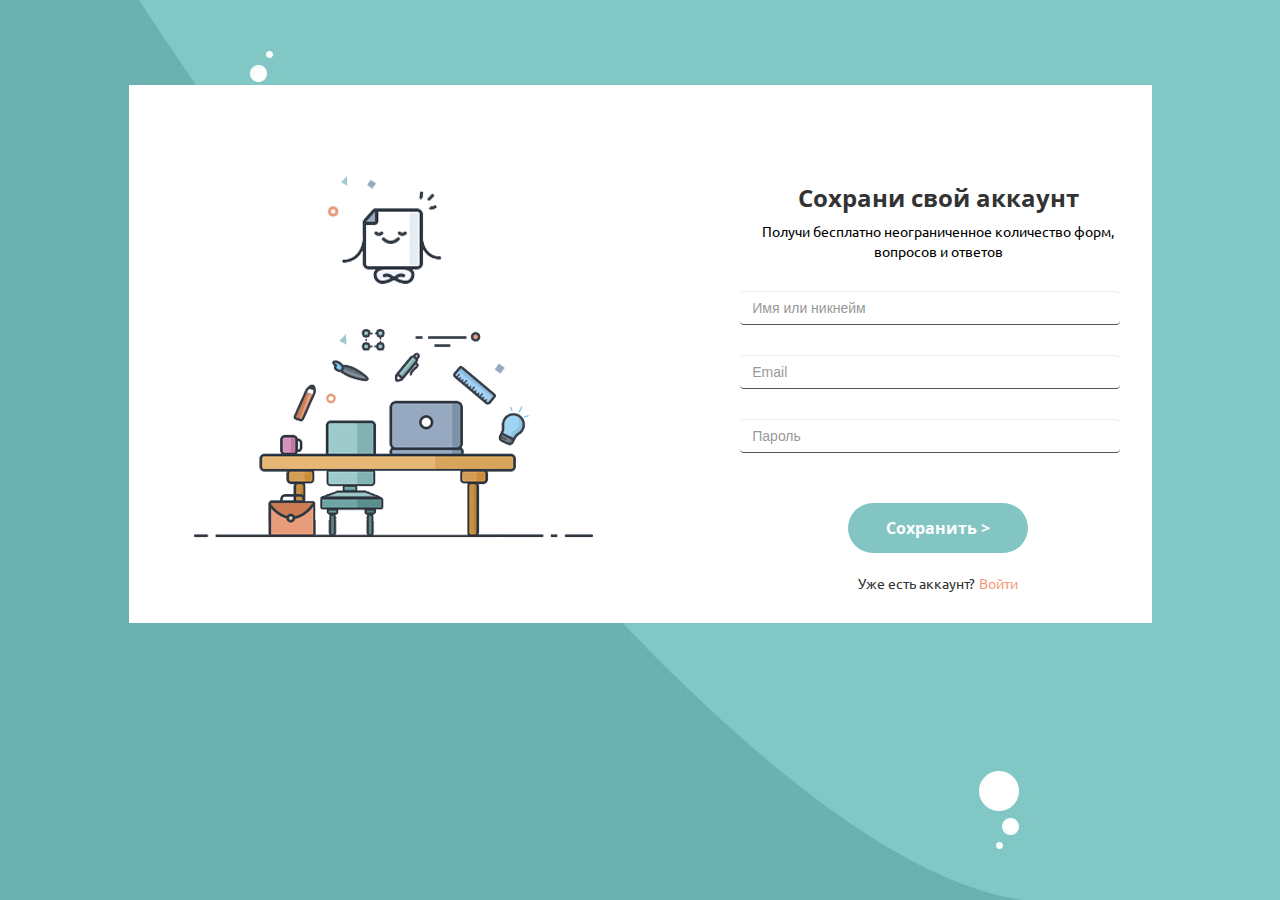
==== index.html @ a378a34b "Add files via upload" ====
<!DOCTYPE html>
<html lang="en">
  <head>
    <meta charset="utf-8">
    <meta http-equiv="X-UA-Compatible" content="IE=edge">
    <meta name="viewport" content="width=device-width, initial-scale=1">
    <!-- The above 3 meta tags *must* come first in the head; any other head content must come *after* these tags -->
    <title>Bootstrap 101 Template</title>

    <!-- Bootstrap -->
    <link href="css/bootstrap.min.css" rel="stylesheet">
    <link href="https://fonts.googleapis.com/css?family=Open+Sans:400,700|Ubuntu:500&amp;subset=cyrillic" rel="stylesheet">
    <link href="css/main.css" rel="stylesheet">
    <link rel="stylesheet" href="css/font-awesome.min.css">

    <!-- HTML5 shim and Respond.js for IE8 support of HTML5 elements and media queries -->
    <!-- WARNING: Respond.js doesn't work if you view the page via file:// -->
    <!--[if lt IE 9]>
      <script src="https://oss.maxcdn.com/html5shiv/3.7.3/html5shiv.min.js"></script>
      <script src="https://oss.maxcdn.com/respond/1.4.2/respond.min.js"></script>
    <![endif]-->
  </head>
  <body>
    <div class="container form-main">
      <div class="row form-row">
        <div class="col-md-12 form-box">
          <div class="row">
            <div class="col-md-5">
              <picture>
                <source type="image/svg+xml" srcset="img/form-img.png" >
                  <img class= "" src="img/form-img.png" alt="">
                </picture>
              </div>
              <div class="col-md-2"></div>
              <div class="col-md-5 ac-box">
                <form id="form" action="thanks.html">
                  <h1>Сохрани свой аккаунт</h1>
                  <p>Получи бесплатно неограниченное количество форм, вопросов и ответов</p>

                  <i class="fa fa-user"></i>
                  <input class="form-control" id="input-name" name="name" type="text" placeholder="Имя или никнейм">
                  <i class="fa fa-envelope"></i>
                  <input class="form-control" id="phone" name="email" type="text" placeholder="Email">
                  <i class="fa fa-lock"></i>
                  <input class="form-control" id="input-email"  name="pas" type="text" placeholder="Пароль">
                  <br>
                  <button class="btn">Сохранить ></button>
                  <div class="footer">
                    <span>Уже есть аккаунт?</span>
                    <p>Войти</p>
                  </div>
                </form>
              </div>
            </div>
          </div>
        </div>
      </div>

      <!-- jQuery (necessary for Bootstrap's JavaScript plugins) -->
      <script
      src="https://code.jquery.com/jquery-1.12.4.min.js"
      integrity="sha256-ZosEbRLbNQzLpnKIkEdrPv7lOy9C27hHQ+Xp8a4MxAQ="
      crossorigin="anonymous">
    </script>
    <script src="js/jquery.validate.min.js" type="text/javascript"></script>
    <script>
      $('#form').validate({
        rules: {
          name: {
            required: true,
            minlength: 2

          },
          email: {
            required: true,
            minlength: 3,
            email: true
          },
          pas: {
            required: true,
            minlength: 8

          }
        },
        messages: {
          name: {
            required: 'Это поле обязательно',
            minlength: 'Не менее 2 символов'
          },
          pas: {
            required: 'Это поле обязательно',
            minlength: 'Не менее 8 символов'
          },
          email: {
            required: 'Это поле обязательно',
            minlength: 'Не менее 2 символов',
            email: 'Введите корректный email'

          }
        }
      });
    </script>

    <!-- Include all compiled plugins (below), or include individual files as needed -->
    <script src="js/bootstrap.min.js"></script>
  </body>
</html>
---- css/main.css ----
.box {
  width: 200px;
  height: 200px;
  background-color: red;
  -webkit-animation-name: anim-color;
  -moz-animation-name: anim-color;
  -o-animation-name: anim-color;
  animation-name: anim-color;
  -webkit-animation-duration: 2s;
  -moz-animation-duration: 2s;
  -o-animation-duration: 2s;
  animation-duration: 2s;
  -webkit-animation-timing-function: cubic-bezier(.42,0,.21,1.02);
  -moz-animation-timing-function: cubic-bezier(.42,0,.21,1.02);
  -o-animation-timing-function: cubic-bezier(.42,0,.21,1.02);
  animation-timing-function: cubic-bezier(.42,0,.21,1.02);
  -webkit-animation-delay: 3s;
  -moz-animation-delay: 3s;
  -o-animation-delay: 3s;
  animation-delay: 3s;
  -webkit-animation-iteration-count: infinite;
  -moz-animation-iteration-count: infinite;
  -o-animation-iteration-count: infinite;
  animation-iteration-count: infinite;
  -webkit-animation-direction: reverse;
  -moz-animation-direction: reverse;
  -o-animation-direction: reverse;
  animation-direction: reverse;
  -webkit-animation: anim-color 2s easy 1s infinity reverse;
  -moz-animation: anim-color 2s easy 1s infinity reverse;
  -o-animation: anim-color 2s easy 1s infinity reverse;
  animation: anim-color 2s easy 1s infinity reverse;
  -webkit-animation-fill-mode: forwards;
  -moz-animation-fill-mode: forwards;
  -o-animation-fill-mode: forwards;
  animation-fill-mode: forwards;
}

@keyframes anim-color {
  0% {
    background-color: gray;
    margin-left: 0;
  }

  to {
    background-color: purple;
    margin-left: 400px;
  }
}
* {
  margin: 0;
}

html {
  font-size: 10px;
}

body {
  background: url("../img/fon-page.jpg") no-repeat center center;
  -webkit-background-size: cover;
  -o-background-size: cover;
  background-size: cover;
  height: 100vh;
}

.form-main {
  text-align: center;
  margin: auto;
  display: flex;
  -webkit-justify-content: center;
  justify-content: center;
}

.form-main .form-row {
  margin-top: 8.5rem;
}

.form-main .form-row .form-box {
  display: flex;
  -webkit-justify-content: flex-start;
  justify-content: flex-start;
  -webkit-align-items: center;
  align-items: center;
  background-color: #fff;
  margin-bottom: 10rem;
}

.form-main .form-row .form-box img {
  margin-top: 9rem;
  margin-left: 5rem;
}

.form-main .form-row .ac-box {
  margin-top: 8rem;
  text-align: center;
}

.form-main .form-row .ac-box .btn,
.form-main .form-row .ac-box h1 {
  font-size: 2.4rem;
  font-family: "Open Sans";
  font-weight: 700;
}

.form-main .form-row .ac-box p {
  margin-bottom: 3rem;
  ont-size: 16px;
  font-family: "Ubuntu";
  color: #000;
}

.form-main .form-row .ac-box i {
  float: left;
  position: absolute;
  left: 0;
  margin-top: .8rem;
}

.form-main .form-row .ac-box input {
  margin-bottom: 3rem;
  width: 38rem;
  border: 0;
  border-bottom: 1px solid;
}

.form-main .form-row .ac-box .btn {
  width: 18rem;
  height: 5rem;
  background-color: #82c5c3;
  color: #fff;
  font-size: 1.6rem;
  -webkit-border-radius: 25px;
  border-radius: 25px;
}

.form-main .form-row .ac-box .btn:focus {
  outline: 0;
}

.form-main .form-row .ac-box .footer {
  margin-top: 2rem;
}

.form-main .form-row .ac-box .footer p,
.form-main .form-row .ac-box .footer span {
  display: inline-block;
}

.form-main .form-row .ac-box .footer span {
  font-size: 14px;
  font-family: "Ubuntu";
}

.form-main .form-row .ac-box .footer p {
  font-size: 14px;
  font-family: "Ubuntu";
  color: #f69a7a;
}

.error {
  border: 1px solid red;
}

label.error {
  border: 0;
  color: red;
}

@media (max-width:570px) {
  html {
    font-size: 7px;
  }

  body {
    min-width: 525px;
  }

  .form-box img {
    width: 70%;
  }

  .ac-box h1 {
    text-align: left;
    font-size: 2.4rem;
    font-family: "Open Sans";
    font-weight: 700;
  }

  .ac-box p {
    margin-bottom: 3rem;
    text-align: left;
    font-size: 2.2rem;
    font-family: "Ubuntu";
    color: #000;
  }
}
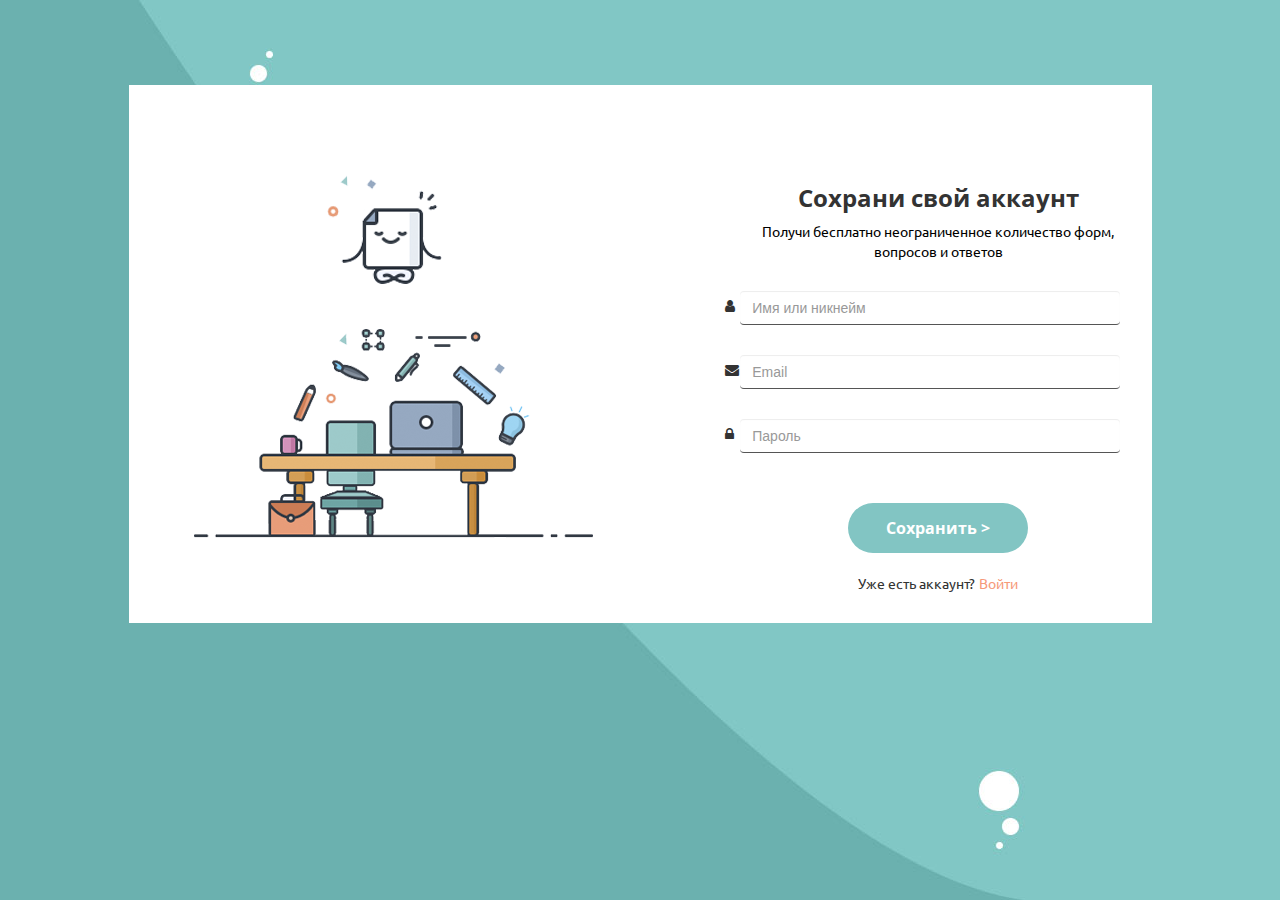
==== commit a55741ae: "Add files via upload" ====
--- a/index.html
+++ b/index.html
@@ -5,7 +5,7 @@
     <meta http-equiv="X-UA-Compatible" content="IE=edge">
     <meta name="viewport" content="width=device-width, initial-scale=1">
     <!-- The above 3 meta tags *must* come first in the head; any other head content must come *after* these tags -->
-    <title>Bootstrap 101 Template</title>
+    <title>Форма</title>
 
     <!-- Bootstrap -->
     <link href="css/bootstrap.min.css" rel="stylesheet">
@@ -13,12 +13,7 @@
     <link href="css/main.css" rel="stylesheet">
     <link rel="stylesheet" href="css/font-awesome.min.css">
 
-    <!-- HTML5 shim and Respond.js for IE8 support of HTML5 elements and media queries -->
-    <!-- WARNING: Respond.js doesn't work if you view the page via file:// -->
-    <!--[if lt IE 9]>
-      <script src="https://oss.maxcdn.com/html5shiv/3.7.3/html5shiv.min.js"></script>
-      <script src="https://oss.maxcdn.com/respond/1.4.2/respond.min.js"></script>
-    <![endif]-->
+    <!-- Yandex.Metrika counter --> <script type="text/javascript"> (function (d, w, c) { (w[c] = w[c] || []).push(function() { try { w.yaCounter44708128 = new Ya.Metrika({ id:44708128, clickmap:true, trackLinks:true, accurateTrackBounce:true, webvisor:true, trackHash:true }); } catch(e) { } }); var n = d.getElementsByTagName("script")[0], s = d.createElement("script"), f = function () { n.parentNode.insertBefore(s, n); }; s.type = "text/javascript"; s.async = true; s.src = "https://mc.yandex.ru/metrika/watch.js"; if (w.opera == "[object Opera]") { d.addEventListener("DOMContentLoaded", f, false); } else { f(); } })(document, window, "yandex_metrika_callbacks"); </script> <noscript><div><img src="https://mc.yandex.ru/watch/44708128" style="position:absolute; left:-9999px;" alt="" /></div></noscript> <!-- /Yandex.Metrika counter -->
   </head>
   <body>
     <div class="container form-main">
@@ -33,7 +28,7 @@
               </div>
               <div class="col-md-2"></div>
               <div class="col-md-5 ac-box">
-                <form id="form" action="thanks.html">
+                <form id="form" onsubmit="yaCounter44708128.reachGoal('main-form')" action="#section" method="get">
                   <h1>Сохрани свой аккаунт</h1>
                   <p>Получи бесплатно неограниченное количество форм, вопросов и ответов</p>
 
@@ -103,5 +98,6 @@
 
     <!-- Include all compiled plugins (below), or include individual files as needed -->
     <script src="js/bootstrap.min.js"></script>
+
   </body>
 </html>